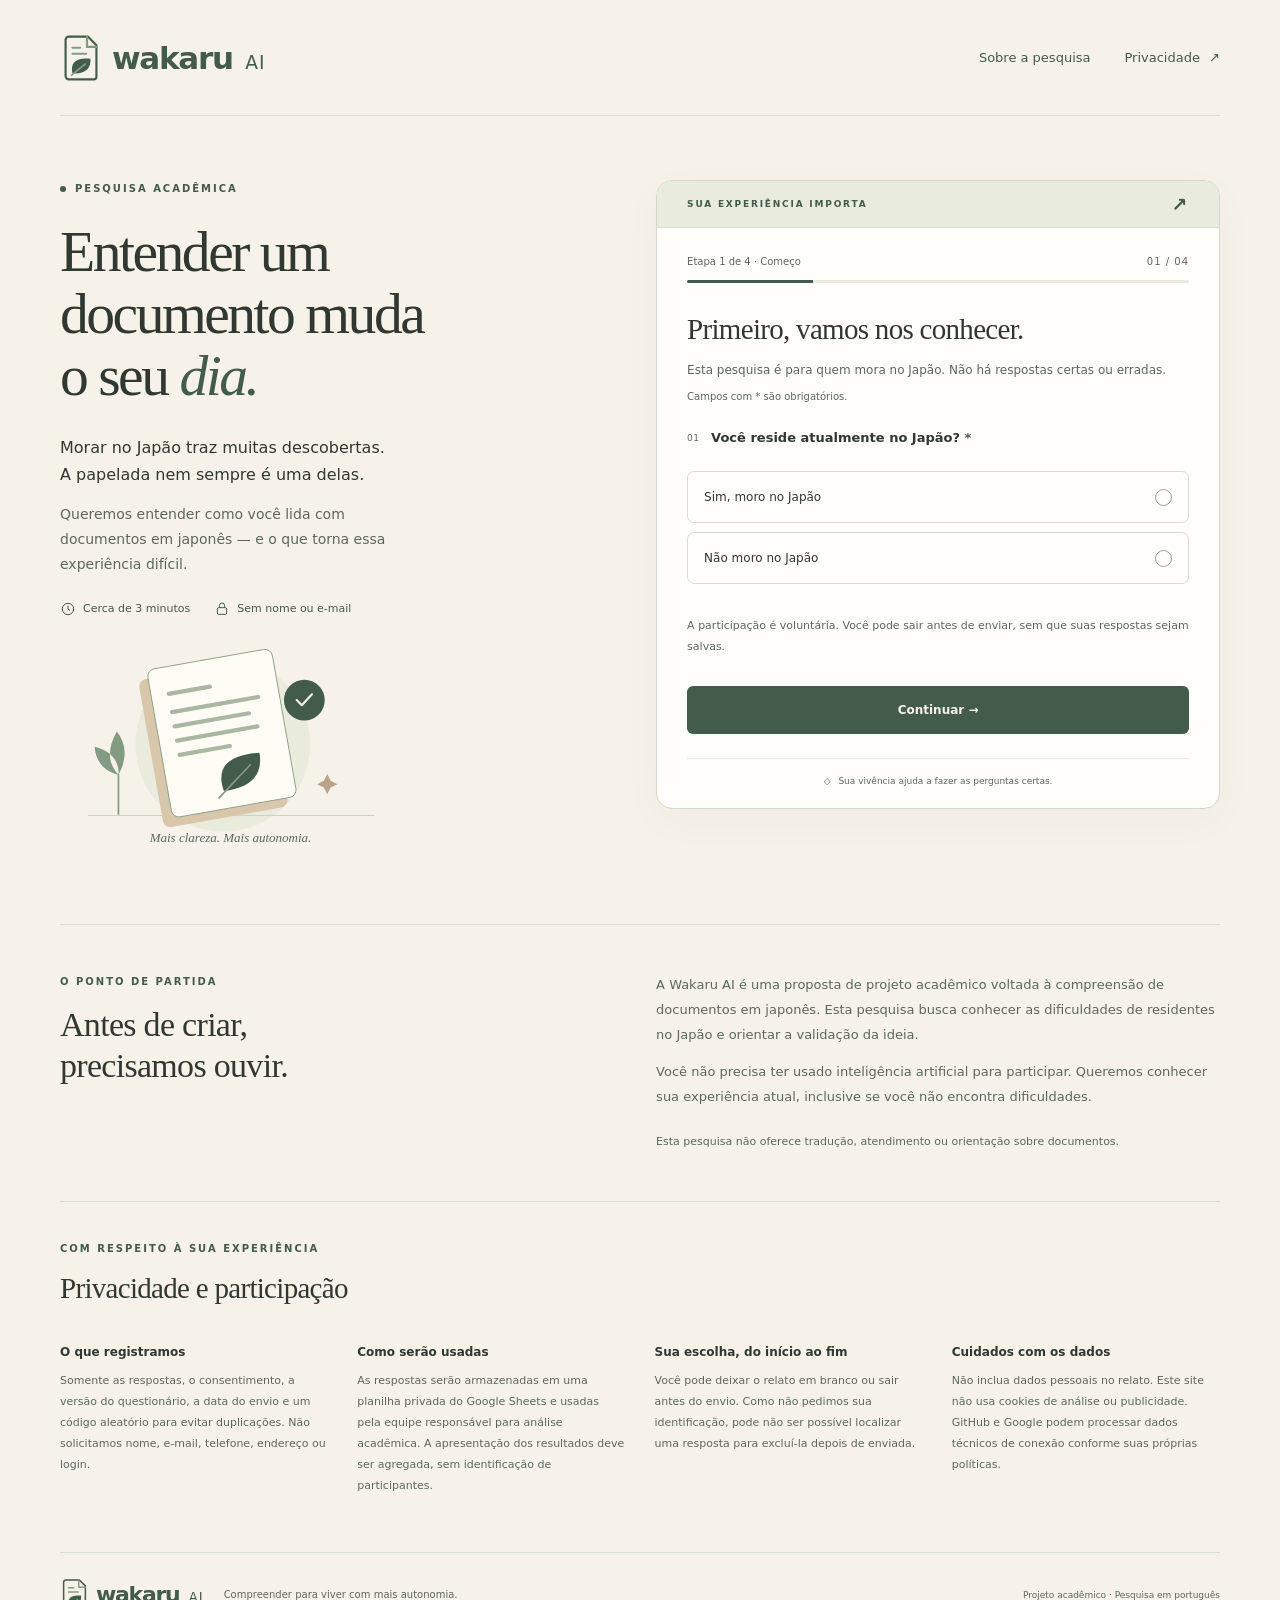
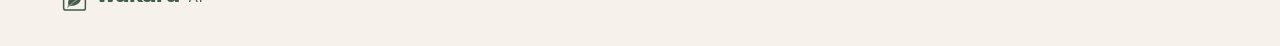
==== index.html @ c3bf6cf1 "Adiciona site da pesquisa Wakaru AI" ====
<!doctype html>
<html lang="pt-BR">
<head>
  <meta charset="utf-8">
  <meta name="viewport" content="width=device-width, initial-scale=1">
  <meta name="theme-color" content="#425B4A">
  <meta name="description" content="Pesquisa acadêmica Wakaru AI sobre a experiência de residentes no Japão ao compreender documentos em japonês.">
  <title>Wakaru AI · Pesquisa acadêmica</title>
  <link rel="icon" href="assets/logo.svg" type="image/svg+xml">
  <link rel="stylesheet" href="styles.css">
  <script src="config.js" defer></script>
  <script src="app.js" defer></script>
</head>
<body>
  <a class="skip-link" href="#pesquisa">Pular para a pesquisa</a>
  <header class="site-header wrap">
    <a class="brand" href="./" aria-label="Wakaru AI — início"><img src="assets/logo.svg" width="42" height="48" alt=""><span>wakaru <span class="brand-ai">AI</span></span></a>
    <nav aria-label="Navegação principal"><a href="#sobre">Sobre a pesquisa</a><a href="#privacidade">Privacidade <span aria-hidden="true">↗</span></a></nav>
  </header>

  <main>
    <div class="survey-layout wrap">
      <section class="intro" aria-labelledby="intro-title">
        <p class="eyebrow"><span class="dot" aria-hidden="true"></span> PESQUISA ACADÊMICA</p>
        <h1 id="intro-title">Entender um <br>documento muda <br>o seu <em>dia.</em></h1>
        <p class="intro-copy">Morar no Japão traz muitas descobertas.<br class="desktop-break"> A papelada nem sempre é uma delas.</p>
        <p class="intro-description">Queremos entender como você lida com documentos em japonês — e o que torna essa experiência difícil.</p>
        <div class="facts"><span><svg viewBox="0 0 24 24" aria-hidden="true"><circle cx="12" cy="12" r="8.5"/><path d="M12 7v5l3 2"/></svg>Cerca de 3 minutos</span><span><svg viewBox="0 0 24 24" aria-hidden="true"><rect x="5" y="10" width="14" height="10" rx="2"/><path d="M8 10V7a4 4 0 0 1 8 0v3"/></svg>Sem nome ou e-mail</span></div>
        <div class="illustration" aria-hidden="true">
          <svg viewBox="0 0 430 240" fill="none">
            <circle cx="206" cy="124" r="103" fill="#E9EBDD"/>
            <path d="M47 208H385" stroke="#C4CEBC"/>
            <g transform="rotate(-10 208 120)"><rect x="120" y="32" width="149" height="177" rx="9" fill="#D9C7AC"/><rect x="132" y="22" width="149" height="177" rx="9" fill="#FFFCF5" stroke="#849B83"/>
            <path d="M153 54h49m-49 22h103m-103 17h89m-89 17h96m-96 17h60" stroke="#AAB7A2" stroke-width="5" stroke-linecap="round"/><path d="M246 141c-37-4-54 8-49 37 31 2 49-10 49-37Z" fill="#425B4A"/><path d="m190 185 43-32" stroke="#849B83" stroke-width="2" stroke-linecap="round"/></g>
            <circle cx="302" cy="72" r="24" fill="#425B4A"/><path d="m293 72 6 6 12-13" stroke="#F6F2E9" stroke-width="2.5" stroke-linecap="round" stroke-linejoin="round"/>
            <path d="M83 160c10-18 10-36-2-51-11 20-11 37 2 51Zm0 0c-17-4-27-16-28-33 19 5 29 16 28 33Z" fill="#849B83"/><path d="M83 159v48" stroke="#849B83" stroke-width="2"/>
            <path d="m325 167 4-8 4 8 8 4-8 4-4 8-4-8-8-4Z" fill="#B8A589"/>
          </svg>
          <span>Mais clareza. Mais autonomia.</span>
        </div>
      </section>

      <section id="pesquisa" class="survey-card" aria-labelledby="survey-title">
        <div class="card-top"><span>SUA EXPERIÊNCIA IMPORTA</span><span aria-hidden="true">↗</span></div>
        <div class="card-body">
          <div id="form-content">
            <div class="step-meta"><p id="step-label">Etapa 1 de 4 · Começo</p><span id="step-count" aria-hidden="true">01 / 04</span></div>
            <div class="progress-track" role="progressbar" aria-label="Progresso da pesquisa" aria-valuemin="0" aria-valuemax="4" aria-valuenow="1" aria-valuetext="Etapa 1 de 4"><span id="progress-fill"></span></div>
            <h2 id="survey-title" tabindex="-1">Primeiro, vamos nos conhecer.</h2>
            <p id="step-description" class="step-description">Esta pesquisa é para quem mora no Japão. Não há respostas certas ou erradas.</p>
            <p class="required-note">Campos com <span aria-hidden="true">*</span> são obrigatórios.</p>
            <noscript><p class="notice">Ative o JavaScript para responder à pesquisa. Nenhuma resposta foi enviada.</p></noscript>
            <form id="survey-form" novalidate>
              <div class="step" data-step="0">
                <fieldset><legend><span class="question-number">01</span> Você reside atualmente no Japão? <span class="required">*</span></legend>
                  <label class="choice"><input type="radio" name="residencia" value="sim" required><span>Sim, moro no Japão</span><span class="radio-art" aria-hidden="true"></span></label>
                  <label class="choice"><input type="radio" name="residencia" value="nao" required><span>Não moro no Japão</span><span class="radio-art" aria-hidden="true"></span></label>
                  <p class="field-error" id="error-residencia" hidden></p>
                </fieldset>
                <p class="small-note">A participação é voluntária. Você pode sair antes de enviar, sem que suas respostas sejam salvas.</p>
              </div>
              <div class="step" data-step="1" hidden>
                <fieldset><legend><span class="question-number">02</span> Como você descreve seu nível de japonês? <span class="required">*</span></legend>
                  <div id="japones-options"></div><p class="field-error" id="error-japones" hidden></p>
                </fieldset>
                <fieldset><legend><span class="question-number">03</span> Como você costuma compreender documentos em japonês? <span class="required">*</span></legend><p class="field-hint" id="ajuda-hint">Pode selecionar mais de uma opção.</p>
                  <div id="compreensao-options"></div><p class="field-error" id="error-compreensao" hidden></p>
                </fieldset>
              </div>
              <div class="step" data-step="2" hidden>
                <fieldset><legend><span class="question-number">04</span> Nos últimos 6 meses, com que frequência você teve dificuldade para compreender documentos em japonês? <span class="required">*</span></legend>
                  <div id="frequencia-options"></div><p class="field-error" id="error-frequencia" hidden></p>
                </fieldset>
                <fieldset><legend><span class="question-number">05</span> Qual foi a principal consequência dessa dificuldade? <span class="required">*</span></legend><p class="field-hint">Escolha a que mais representa sua experiência nos últimos 6 meses.</p>
                  <div id="consequencia-options"></div><p class="field-error" id="error-consequencia" hidden></p>
                </fieldset>
              </div>
              <div class="step" data-step="3" hidden>
                <fieldset><legend><span class="question-number">06</span> Quer contar uma situação que viveu? <span class="optional">Opcional</span></legend>
                  <label class="sr-only" for="relato">Seu relato, sem dados pessoais</label><p id="relato-hint" class="field-hint">Conte apenas sobre a dificuldade. Não inclua nomes, contatos, endereço, números de documentos ou informações que identifiquem você ou outra pessoa.</p>
                  <textarea id="relato" name="relato" rows="5" maxlength="1200" aria-describedby="relato-hint relato-count" placeholder="Por exemplo: tive dificuldade para entender uma orientação da prefeitura…"></textarea>
                  <p id="relato-count" class="char-count">0 / 1.200 caracteres</p><p id="error-relato" class="field-error" hidden></p>
                </fieldset>
                <details class="review"><summary>Revisar minhas respostas</summary><dl id="review-list"></dl><p>Use “Voltar” para corrigir suas respostas antes do envio.</p></details>
                <div class="consent-box"><label class="consent"><input type="checkbox" id="consentimento" name="consentimento" required><span>Li as informações de <a href="#privacidade">privacidade</a> e concordo voluntariamente com o uso das minhas respostas nesta pesquisa acadêmica. <span class="required">*</span></span></label><p id="error-consentimento" class="field-error" hidden></p></div>
              </div>
              <p id="form-status" class="notice" role="status" aria-live="polite" hidden></p>
              <div class="form-actions"><button id="back-button" class="button button-secondary" type="button" hidden>← Voltar</button><button id="next-button" class="button button-primary" type="submit" disabled>Continuar <span aria-hidden="true">→</span></button></div>
            </form>
            <p class="card-footnote"><span aria-hidden="true">◇</span> Sua vivência ajuda a fazer as perguntas certas.</p>
          </div>
          <div id="ineligible" class="result" hidden><span class="result-icon" aria-hidden="true">↗</span><p class="eyebrow">OBRIGADO PELO INTERESSE</p><h2 tabindex="-1">Esta etapa é para residentes no Japão.</h2><p>Como o estudo se concentra na experiência de quem mora no país, sua participação termina aqui. Nenhuma resposta foi enviada ou salva.</p><button id="correct-residency" class="button button-secondary" type="button">Corrigir minha resposta</button></div>
          <div id="success" class="result" hidden><span class="result-icon" aria-hidden="true">✓</span><p class="eyebrow">PARTICIPAÇÃO CONCLUÍDA</p><h2 tabindex="-1">Sua experiência faz diferença.</h2><p>Suas respostas foram registradas. Obrigado por contribuir para a pesquisa acadêmica Wakaru AI.</p><p class="small-note">Você já pode fechar esta página.</p><a class="text-link" href="#sobre">Conheça o objetivo da pesquisa <span aria-hidden="true">↗</span></a></div>
        </div>
      </section>
    </div>

    <section class="about-section wrap" id="sobre" aria-labelledby="about-title"><div><p class="eyebrow">O PONTO DE PARTIDA</p><h2 id="about-title">Antes de criar, <br>precisamos ouvir.</h2></div><div><p>A Wakaru AI é uma proposta de projeto acadêmico voltada à compreensão de documentos em japonês. Esta pesquisa busca conhecer as dificuldades de residentes no Japão e orientar a validação da ideia.</p><p>Você não precisa ter usado inteligência artificial para participar. Queremos conhecer sua experiência atual, inclusive se você não encontra dificuldades.</p><p class="small-note">Esta pesquisa não oferece tradução, atendimento ou orientação sobre documentos.</p></div></section>

    <section id="privacidade" class="privacy-section wrap" aria-labelledby="privacy-title"><div><p class="eyebrow">COM RESPEITO À SUA EXPERIÊNCIA</p><h2 id="privacy-title">Privacidade e participação</h2></div><div class="privacy-grid"><div><h3>O que registramos</h3><p>Somente as respostas, o consentimento, a versão do questionário, a data do envio e um código aleatório para evitar duplicações. Não solicitamos nome, e-mail, telefone, endereço ou login.</p></div><div><h3>Como serão usadas</h3><p>As respostas serão armazenadas em uma planilha privada do Google Sheets e usadas pela equipe responsável para análise acadêmica. A apresentação dos resultados deve ser agregada, sem identificação de participantes.</p></div><div><h3>Sua escolha, do início ao fim</h3><p>Você pode deixar o relato em branco ou sair antes do envio. Como não pedimos sua identificação, pode não ser possível localizar uma resposta para excluí-la depois de enviada.</p></div><div><h3>Cuidados com os dados</h3><p>Não inclua dados pessoais no relato. Este site não usa cookies de análise ou publicidade. GitHub e Google podem processar dados técnicos de conexão conforme suas próprias políticas.</p></div></div><p id="research-contact" class="research-contact" hidden></p></section>
  </main>
  <footer class="site-footer wrap"><a class="brand" href="./" aria-label="Wakaru AI — início"><img src="assets/logo.svg" width="29" height="34" alt=""><span>wakaru <span class="brand-ai">AI</span></span></a><p>Compreender para viver com mais autonomia.</p><span>Projeto acadêmico · Pesquisa em português</span></footer>
  <iframe name="wakaru-response" id="response-frame" title="Canal técnico de confirmação do envio" hidden></iframe>
</body>
</html>
---- styles.css ----
:root{--moss:#425B4A;--sage:#849B83;--cream:#F6F2E9;--sand:#D9C7AC;--coal:#303831;--muted:#5C685E;--line:#D9DED3;--error:#9C342A;--paper:#FFFEFA;font-family:Inter,ui-sans-serif,system-ui,-apple-system,BlinkMacSystemFont,"Segoe UI",sans-serif;color:var(--coal);background:var(--cream);font-synthesis:none}
*{box-sizing:border-box}html{scroll-behavior:smooth;scroll-padding-top:28px}body{margin:0}a{color:var(--moss);text-underline-offset:4px}button,input,textarea{font:inherit}button,a,input,textarea,summary{-webkit-tap-highlight-color:transparent}button{cursor:pointer}button:disabled{cursor:wait;opacity:.68}a:focus-visible,button:focus-visible,input:focus-visible,textarea:focus-visible,summary:focus-visible,[tabindex="-1"]:focus-visible{outline:3px solid var(--moss);outline-offset:5px}input{accent-color:var(--moss)}[hidden]{display:none!important}.wrap{width:min(1160px,calc(100% - 96px));margin-inline:auto}.site-header{height:116px;display:flex;align-items:center;justify-content:space-between;border-bottom:1px solid var(--line)}.brand{display:inline-flex;align-items:center;gap:10px;text-decoration:none;color:var(--moss);font-size:31px;font-weight:650;letter-spacing:-1.3px}.brand-ai{font-weight:400;font-size:.6em;letter-spacing:1px;margin-left:3px}.site-header nav{display:flex;gap:34px;font-size:13px}.site-header nav a{text-decoration:none}.site-header nav a:hover{text-decoration:underline}.site-header nav span{margin-left:5px}.skip-link{position:fixed;left:16px;top:-100px;z-index:9;background:var(--paper);padding:15px}.skip-link:focus{top:16px}.survey-layout{display:grid;grid-template-columns:1fr 1.08fr;gap:74px;align-items:start;padding:64px 0 78px}.eyebrow{font-size:10px;font-weight:700;letter-spacing:2px;color:var(--moss);margin:0 0 24px;line-height:1.7}.intro .eyebrow{display:flex;align-items:center;gap:9px}.dot{width:6px;height:6px;border-radius:50%;background:var(--moss)}h1,h2,p{margin-top:0}h1{font-family:Georgia,"Times New Roman",serif;font-weight:400;letter-spacing:-2.5px;font-size:clamp(44px,4.5vw,62px);line-height:1.08;margin-bottom:26px}h1 em{font-weight:400;color:var(--moss)}.intro-copy{font-size:16px;line-height:1.7;margin-bottom:14px}.intro-description{font-size:14px;line-height:1.8;color:var(--muted);max-width:365px;margin-bottom:23px}.facts{display:flex;gap:24px;flex-wrap:wrap;font-size:11px;color:var(--moss)}.facts span{display:flex;align-items:center;gap:7px}.facts svg{width:16px;height:16px;fill:none;stroke:currentColor;stroke-width:1.5}.illustration{max-width:365px;margin:22px 0 0 -12px;text-align:center}.illustration svg{width:100%;height:auto;display:block}.illustration>span{font-family:Georgia,serif;font-style:italic;font-size:13px;color:var(--muted);display:block;margin-top:-12px}.survey-card{border:1px solid #D2D9CC;border-radius:16px;background:var(--paper);box-shadow:0 12px 40px #30383108;overflow:hidden}.card-top{display:flex;align-items:center;justify-content:space-between;padding:17px 30px;background:#E8EBDD;border-bottom:1px solid var(--line);color:var(--moss);font-size:9px;font-weight:650;letter-spacing:1.8px}.card-top>span:last-child{font-size:19px;line-height:12px}.card-body{padding:28px 30px 22px}.step-meta{display:flex;justify-content:space-between;font-size:10px;color:var(--muted);margin-bottom:13px}.step-meta p{margin:0}.step-meta>span{font-variant-numeric:tabular-nums;letter-spacing:1px}.progress-track{height:3px;background:#E8EBDD;margin-bottom:29px;border-radius:5px;overflow:hidden}#progress-fill{display:block;width:25%;height:100%;background:var(--moss);transition:width .25s}h2{font-family:Georgia,"Times New Roman",serif;font-weight:400;font-size:29px;line-height:1.2;letter-spacing:-.7px;margin-bottom:13px}.step-description{font-size:12px;line-height:1.8;color:var(--muted);margin-bottom:10px}.required-note{font-size:10px;color:var(--muted);margin-bottom:25px}.required{color:var(--moss)}fieldset{margin:0 0 23px;padding:0;border:0;min-width:0}legend{font-weight:600;font-size:13px;line-height:1.7;margin-bottom:13px;padding:0;width:100%}.question-number{font-size:9px;font-weight:500;letter-spacing:.5px;color:var(--muted);margin-right:7px;vertical-align:1px}.choice{position:relative;display:flex;align-items:center;gap:10px;padding:15px 16px;border:1px solid var(--line);border-radius:7px;margin:9px 0;font-size:12px;line-height:1.5;cursor:pointer;min-height:52px;transition:background .15s,border-color .15s}.choice:hover{border-color:var(--sage);background:#F5F6EF}.choice:has(input:checked){border-color:var(--moss);background:#EEF1E8;box-shadow:inset 0 0 0 .5px var(--moss)}.choice:has(input:focus-visible){outline:3px solid var(--moss);outline-offset:3px}.choice input{position:absolute;opacity:0;width:1px;height:1px}.choice>span:not(.radio-art){flex:1}.radio-art{width:17px;height:17px;flex-shrink:0;border-radius:50%;border:1px solid #9AA793;display:grid;place-items:center}.choice input:checked~.radio-art{border-color:var(--moss);background:var(--moss)}.choice input:checked~.radio-art:after{content:"";width:5px;height:5px;background:var(--paper);border-radius:50%}.choice input[type=checkbox]~.radio-art{border-radius:4px}.choice input[type=checkbox]:checked~.radio-art:after{width:7px;height:4px;border-radius:0;background:transparent;border-left:1.5px solid white;border-bottom:1.5px solid white;transform:translateY(-1px) rotate(-45deg)}.small-note{font-size:11px;line-height:1.9;color:var(--muted);margin:22px 0}.form-actions{display:flex;gap:12px;margin-top:28px}.button{display:inline-flex;justify-content:center;align-items:center;gap:14px;border:1px solid transparent;border-radius:6px;font-size:12px;font-weight:600;min-height:48px;padding:13px 19px;transition:background .15s}.button-primary{background:var(--moss);color:var(--cream);flex:1}.button-primary:hover:not(:disabled){background:#334B3A}.button-primary span{margin-left:auto}.button-secondary{background:transparent;border-color:var(--line);color:var(--moss)}.button-secondary:hover{background:#EEF1E8}.card-footnote{font-size:9px;text-align:center;color:var(--muted);border-top:1px solid #E8EBE2;padding-top:17px;margin:24px 0 0}.card-footnote span{margin-right:5px}.field-hint{font-size:11px;color:var(--muted);line-height:1.8;margin:-3px 0 12px}.optional{font-size:10px;color:var(--muted);font-weight:400;display:inline-block;margin-left:4px}textarea{resize:vertical;width:100%;min-height:130px;padding:13px;border:1px solid #ABB6A5;border-radius:6px;background:var(--paper);font-size:13px;line-height:1.7;color:var(--coal)}textarea::placeholder{color:#657060}.char-count{text-align:right;font-size:10px;color:var(--muted);margin:5px 0 0}.field-error{font-size:12px;color:var(--error);line-height:1.6;margin:10px 0 0}.choice:has([aria-invalid=true]){border-color:var(--error)}.notice{font-size:12px;line-height:1.7;background:#F6EEDC;border-left:3px solid #9B793D;padding:13px 15px;margin:18px 0}.consent-box{margin-top:20px;padding:16px;border-radius:7px;background:#F2F4EB}.consent{display:flex;align-items:flex-start;gap:11px;font-size:11px;line-height:1.85}.consent input{margin:3px 0 0;width:18px;height:18px;flex-shrink:0}.review{border-block:1px solid var(--line);font-size:11px;padding:15px 0;color:var(--muted);line-height:1.8}.review summary{cursor:pointer;color:var(--moss);font-weight:600;min-height:24px}.review dt{font-weight:600;color:var(--coal);margin-top:12px}.review dd{margin-left:0;white-space:pre-wrap;overflow-wrap:anywhere}.review p{margin:12px 0 0}.result{padding:30px 0;min-height:420px}.result-icon{display:grid;place-items:center;width:58px;height:58px;border-radius:50%;background:#E8EBDD;color:var(--moss);font-size:26px;margin-bottom:29px}.result .eyebrow{margin-bottom:16px}.result h2{font-size:35px}.result p:not(.eyebrow){font-size:13px;color:var(--muted);line-height:1.9}.result .button{margin-top:18px}.text-link{font-size:12px}.about-section{display:grid;grid-template-columns:1fr 1.08fr;gap:74px;border-top:1px solid var(--line);padding:48px 0}.about-section h2{font-size:34px}.about-section .eyebrow{margin-bottom:15px}.about-section>div:last-child>p{font-size:13px;color:var(--muted);line-height:1.9}.about-section>div:last-child>p:last-child{font-size:11px;margin-bottom:0}.privacy-section{padding:38px 0 44px;border-top:1px solid var(--line)}.privacy-section .eyebrow{margin-bottom:14px}.privacy-grid{display:grid;grid-template-columns:repeat(4,1fr);gap:29px;margin-top:28px}.privacy-grid h3{font-size:12px;font-weight:600}.privacy-grid p{font-size:11px;line-height:1.9;color:var(--muted)}.research-contact{font-size:12px;margin-top:20px;overflow-wrap:anywhere}.site-footer{display:flex;gap:20px;align-items:center;border-top:1px solid var(--line);padding:25px 0 34px}.site-footer .brand{font-size:22px;gap:7px}.site-footer p{font-size:10px;color:var(--muted);margin:0}.site-footer>span{margin-left:auto;font-size:9px;color:var(--muted)}.sr-only{position:absolute;width:1px;height:1px;padding:0;margin:-1px;overflow:hidden;clip:rect(0,0,0,0);white-space:nowrap;border:0}
@media(min-width:1440px){.survey-layout{gap:110px;padding-top:75px}}@media(max-width:1000px){.wrap{width:calc(100% - 64px)}.survey-layout,.about-section{gap:34px;grid-template-columns:1fr 1.1fr}h1{font-size:46px}.facts{gap:12px}.card-body{padding:25px 23px}.privacy-grid{grid-template-columns:repeat(2,1fr)}.intro-copy{font-size:14px}.desktop-break{display:none}.brand{font-size:27px}}@media(max-width:720px){.wrap{width:calc(100% - 40px)}.site-header{height:86px}.brand{font-size:26px;gap:7px}.brand img{width:32px;height:39px}.site-header nav{font-size:11px;gap:18px}.site-header nav a:first-child{display:none}.survey-layout{grid-template-columns:1fr;padding:35px 0 40px;gap:28px}.intro .eyebrow{font-size:9px;margin-bottom:18px}h1{font-size:46px;letter-spacing:-1.9px;line-height:1.06;margin-bottom:19px}h1 br{display:none}h1{max-width:360px}.intro-copy{font-size:14px;line-height:1.65;margin-bottom:10px}.intro-description{font-size:12px;line-height:1.8;max-width:100%;margin-bottom:17px}.facts{font-size:10px;gap:20px}.illustration{display:none}.card-top{padding:15px 23px;font-size:8px}.card-body{padding:24px 22px}.survey-card{border-radius:12px}h2{font-size:27px}.step-description{font-size:12px}.step-meta{font-size:9px}.choice{font-size:13px;padding:15px;min-height:53px}legend{font-size:13px}.button{font-size:12px}.card-footnote{font-size:9px}.about-section{grid-template-columns:1fr;gap:9px;padding:34px 0}.about-section h2{font-size:30px}.about-section h2 br{display:none}.about-section>div:last-child>p{font-size:12px}.privacy-section{padding:30px 0}.privacy-section h2{font-size:28px}.privacy-grid{gap:16px 22px;margin-top:23px}.privacy-grid p{font-size:11px}.site-footer{flex-wrap:wrap;gap:12px;padding:23px 0}.site-footer>span{width:100%;margin-left:0}.site-footer p{margin-left:auto;font-size:9px;max-width:155px;text-align:right}.result{min-height:340px}.result h2{font-size:31px}}
@media(max-width:360px){.wrap{width:calc(100% - 28px)}.card-body{padding:22px 17px}h1{font-size:41px}.facts{gap:12px}.privacy-grid{grid-template-columns:1fr}.form-actions{gap:8px}.button{padding-inline:12px}}
@media(prefers-reduced-motion:reduce){html{scroll-behavior:auto}*,*:before,*:after{transition:none!important}}
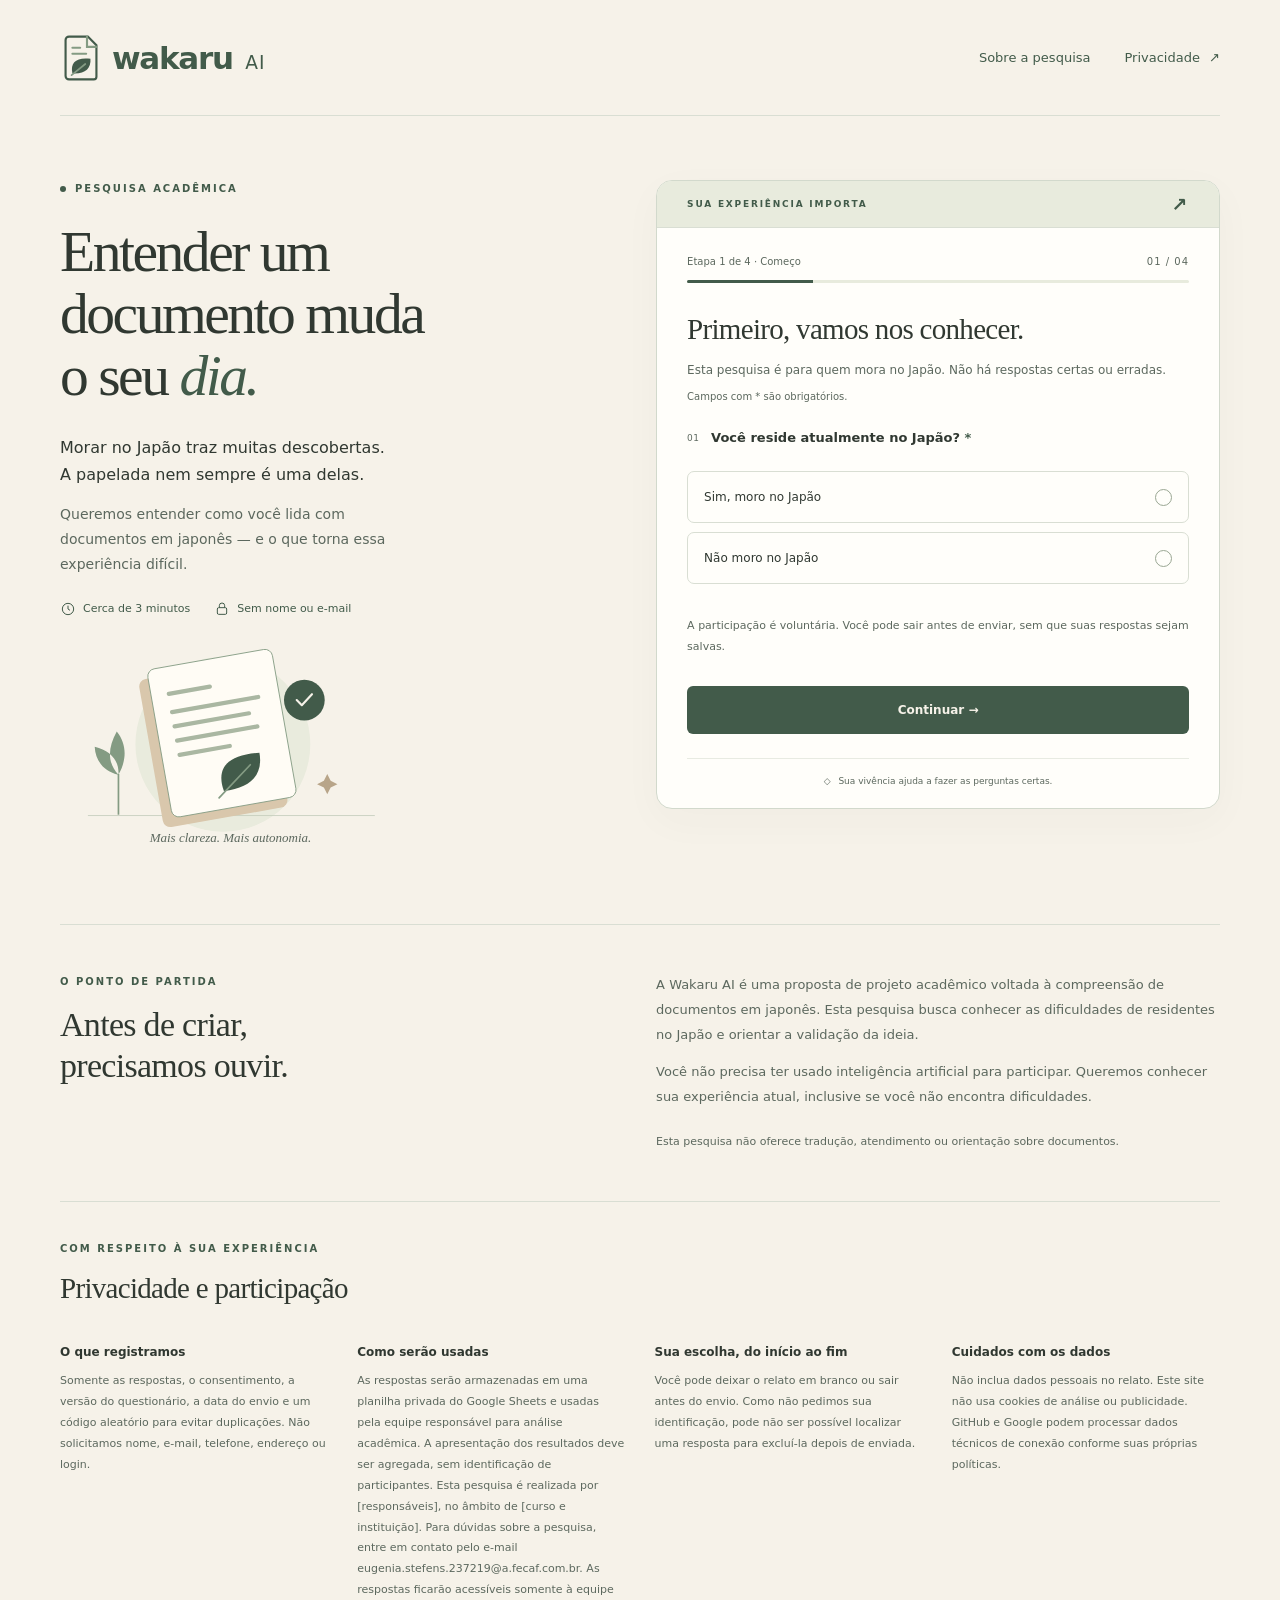
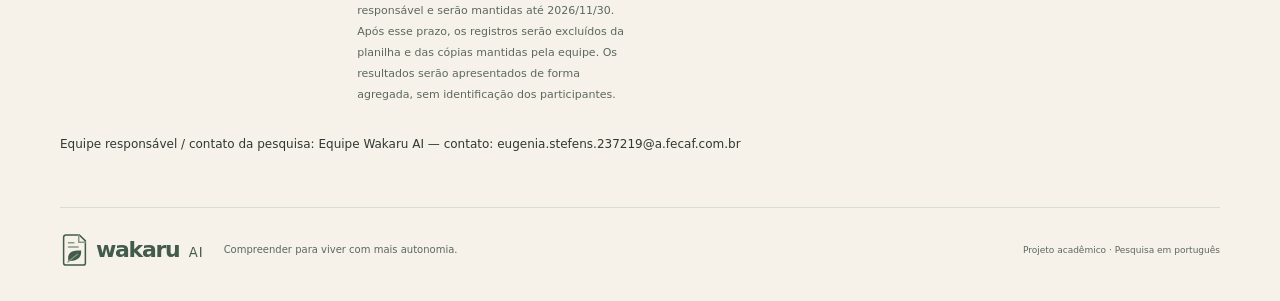
==== commit 96e4a8f2: "Completa informações de privacidade" ====
--- a/index.html
+++ b/index.html
@@ -97,7 +97,7 @@
 
     <section class="about-section wrap" id="sobre" aria-labelledby="about-title"><div><p class="eyebrow">O PONTO DE PARTIDA</p><h2 id="about-title">Antes de criar, <br>precisamos ouvir.</h2></div><div><p>A Wakaru AI é uma proposta de projeto acadêmico voltada à compreensão de documentos em japonês. Esta pesquisa busca conhecer as dificuldades de residentes no Japão e orientar a validação da ideia.</p><p>Você não precisa ter usado inteligência artificial para participar. Queremos conhecer sua experiência atual, inclusive se você não encontra dificuldades.</p><p class="small-note">Esta pesquisa não oferece tradução, atendimento ou orientação sobre documentos.</p></div></section>
 
-    <section id="privacidade" class="privacy-section wrap" aria-labelledby="privacy-title"><div><p class="eyebrow">COM RESPEITO À SUA EXPERIÊNCIA</p><h2 id="privacy-title">Privacidade e participação</h2></div><div class="privacy-grid"><div><h3>O que registramos</h3><p>Somente as respostas, o consentimento, a versão do questionário, a data do envio e um código aleatório para evitar duplicações. Não solicitamos nome, e-mail, telefone, endereço ou login.</p></div><div><h3>Como serão usadas</h3><p>As respostas serão armazenadas em uma planilha privada do Google Sheets e usadas pela equipe responsável para análise acadêmica. A apresentação dos resultados deve ser agregada, sem identificação de participantes.</p></div><div><h3>Sua escolha, do início ao fim</h3><p>Você pode deixar o relato em branco ou sair antes do envio. Como não pedimos sua identificação, pode não ser possível localizar uma resposta para excluí-la depois de enviada.</p></div><div><h3>Cuidados com os dados</h3><p>Não inclua dados pessoais no relato. Este site não usa cookies de análise ou publicidade. GitHub e Google podem processar dados técnicos de conexão conforme suas próprias políticas.</p></div></div><p id="research-contact" class="research-contact" hidden></p></section>
+    <section id="privacidade" class="privacy-section wrap" aria-labelledby="privacy-title"><div><p class="eyebrow">COM RESPEITO À SUA EXPERIÊNCIA</p><h2 id="privacy-title">Privacidade e participação</h2></div><div class="privacy-grid"><div><h3>O que registramos</h3><p>Somente as respostas, o consentimento, a versão do questionário, a data do envio e um código aleatório para evitar duplicações. Não solicitamos nome, e-mail, telefone, endereço ou login.</p></div><div><h3>Como serão usadas</h3><p>As respostas serão armazenadas em uma planilha privada do Google Sheets e usadas pela equipe responsável para análise acadêmica. A apresentação dos resultados deve ser agregada, sem identificação de participantes. Esta pesquisa é realizada por [responsáveis], no âmbito de [curso e instituição]. Para dúvidas sobre a pesquisa, entre em contato pelo e-mail eugenia.stefens.237219@a.fecaf.com.br. As respostas ficarão acessíveis somente à equipe responsável e serão mantidas até 2026/11/30. Após esse prazo, os registros serão excluídos da planilha e das cópias mantidas pela equipe. Os resultados serão apresentados de forma agregada, sem identificação dos participantes.</p></div><div><h3>Sua escolha, do início ao fim</h3><p>Você pode deixar o relato em branco ou sair antes do envio. Como não pedimos sua identificação, pode não ser possível localizar uma resposta para excluí-la depois de enviada.</p></div><div><h3>Cuidados com os dados</h3><p>Não inclua dados pessoais no relato. Este site não usa cookies de análise ou publicidade. GitHub e Google podem processar dados técnicos de conexão conforme suas próprias políticas.</p></div></div><p id="research-contact" class="research-contact" hidden></p></section>
   </main>
   <footer class="site-footer wrap"><a class="brand" href="./" aria-label="Wakaru AI — início"><img src="assets/logo.svg" width="29" height="34" alt=""><span>wakaru <span class="brand-ai">AI</span></span></a><p>Compreender para viver com mais autonomia.</p><span>Projeto acadêmico · Pesquisa em português</span></footer>
   <iframe name="wakaru-response" id="response-frame" title="Canal técnico de confirmação do envio" hidden></iframe>
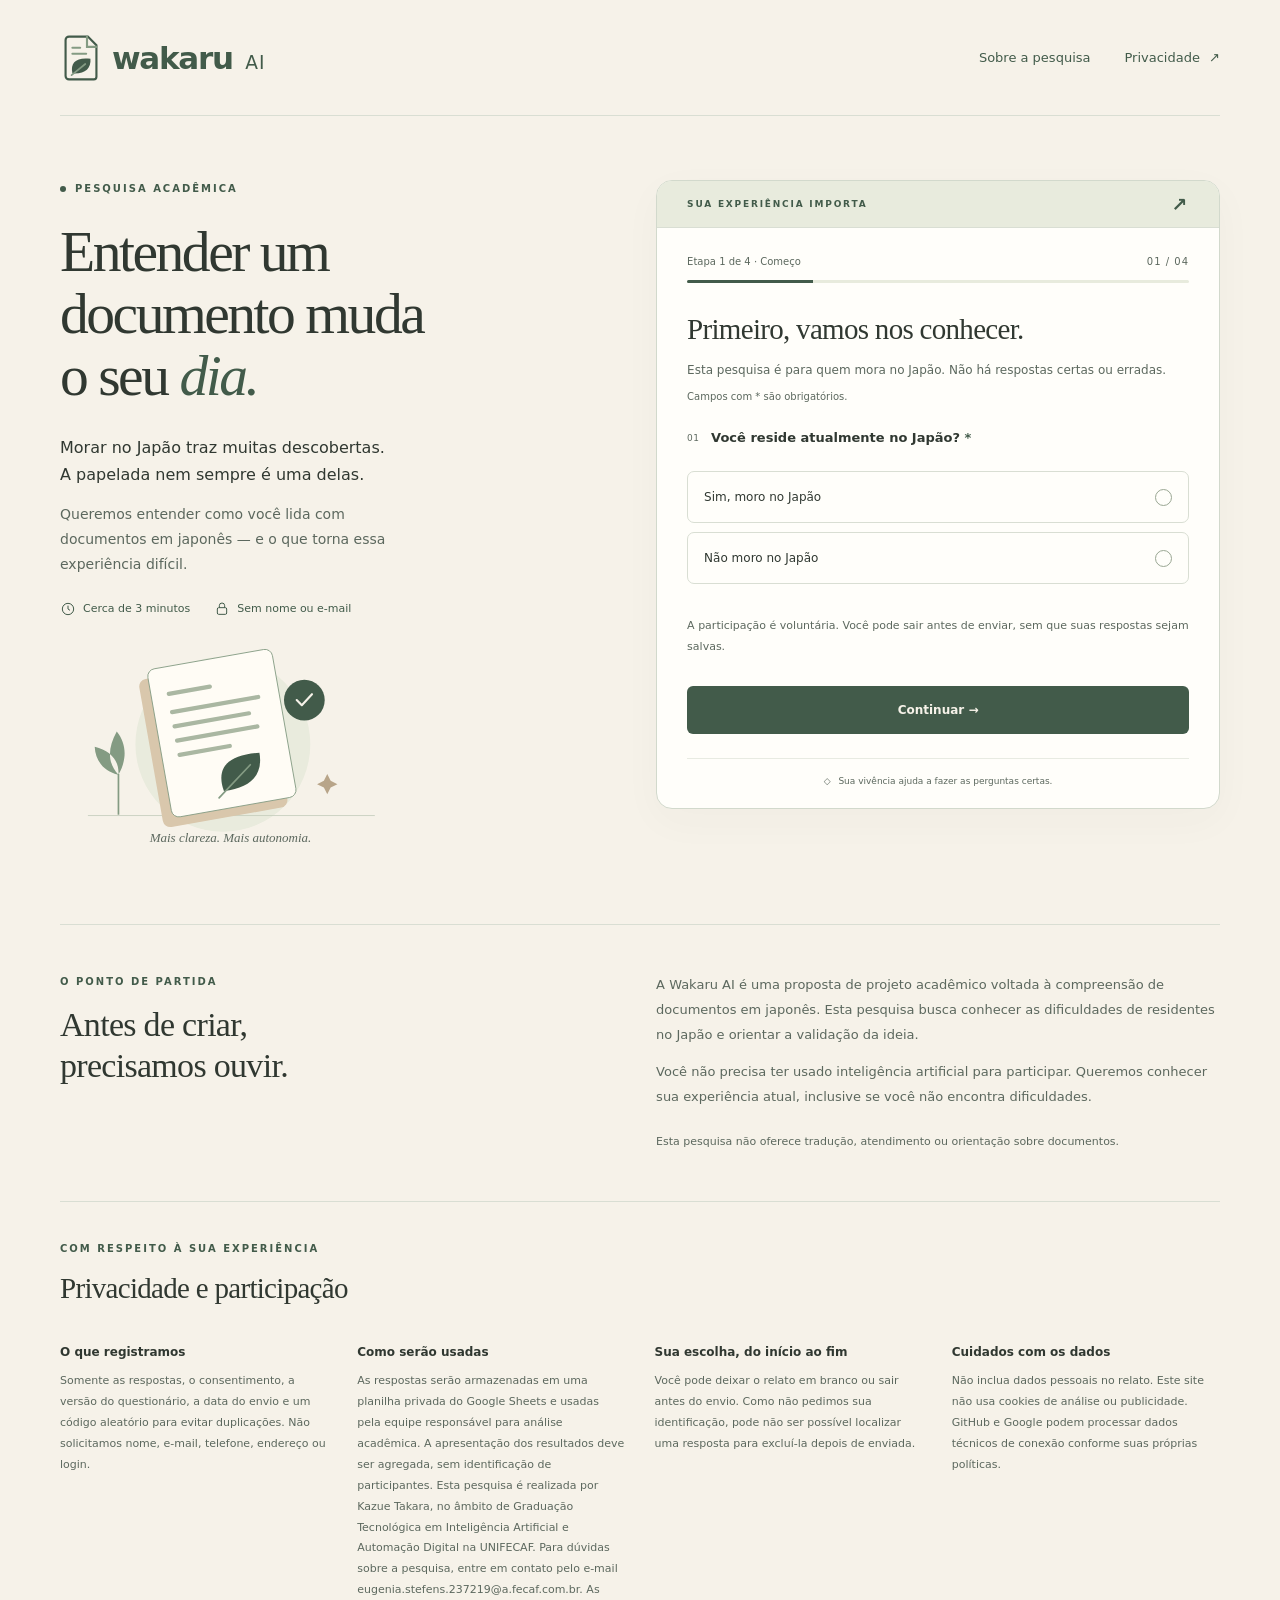
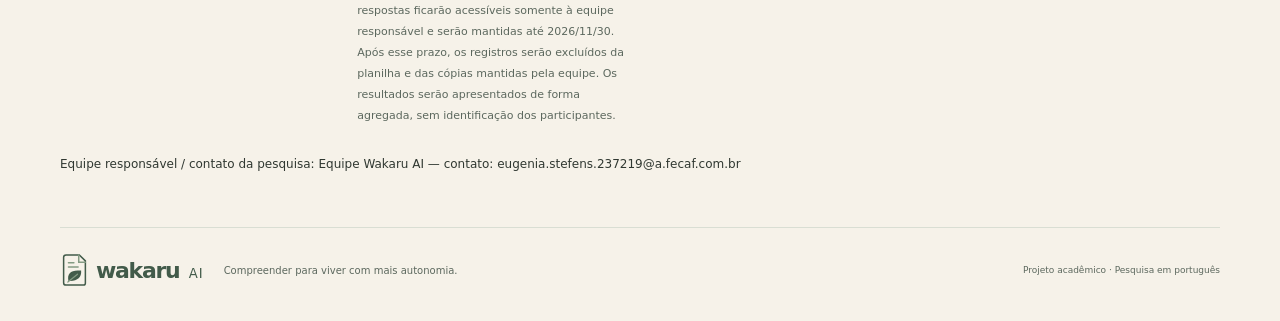
==== commit f37f433c: "Completa informações de privacidade" ====
--- a/index.html
+++ b/index.html
@@ -97,7 +97,7 @@
 
     <section class="about-section wrap" id="sobre" aria-labelledby="about-title"><div><p class="eyebrow">O PONTO DE PARTIDA</p><h2 id="about-title">Antes de criar, <br>precisamos ouvir.</h2></div><div><p>A Wakaru AI é uma proposta de projeto acadêmico voltada à compreensão de documentos em japonês. Esta pesquisa busca conhecer as dificuldades de residentes no Japão e orientar a validação da ideia.</p><p>Você não precisa ter usado inteligência artificial para participar. Queremos conhecer sua experiência atual, inclusive se você não encontra dificuldades.</p><p class="small-note">Esta pesquisa não oferece tradução, atendimento ou orientação sobre documentos.</p></div></section>
 
-    <section id="privacidade" class="privacy-section wrap" aria-labelledby="privacy-title"><div><p class="eyebrow">COM RESPEITO À SUA EXPERIÊNCIA</p><h2 id="privacy-title">Privacidade e participação</h2></div><div class="privacy-grid"><div><h3>O que registramos</h3><p>Somente as respostas, o consentimento, a versão do questionário, a data do envio e um código aleatório para evitar duplicações. Não solicitamos nome, e-mail, telefone, endereço ou login.</p></div><div><h3>Como serão usadas</h3><p>As respostas serão armazenadas em uma planilha privada do Google Sheets e usadas pela equipe responsável para análise acadêmica. A apresentação dos resultados deve ser agregada, sem identificação de participantes. Esta pesquisa é realizada por [responsáveis], no âmbito de [curso e instituição]. Para dúvidas sobre a pesquisa, entre em contato pelo e-mail eugenia.stefens.237219@a.fecaf.com.br. As respostas ficarão acessíveis somente à equipe responsável e serão mantidas até 2026/11/30. Após esse prazo, os registros serão excluídos da planilha e das cópias mantidas pela equipe. Os resultados serão apresentados de forma agregada, sem identificação dos participantes.</p></div><div><h3>Sua escolha, do início ao fim</h3><p>Você pode deixar o relato em branco ou sair antes do envio. Como não pedimos sua identificação, pode não ser possível localizar uma resposta para excluí-la depois de enviada.</p></div><div><h3>Cuidados com os dados</h3><p>Não inclua dados pessoais no relato. Este site não usa cookies de análise ou publicidade. GitHub e Google podem processar dados técnicos de conexão conforme suas próprias políticas.</p></div></div><p id="research-contact" class="research-contact" hidden></p></section>
+    <section id="privacidade" class="privacy-section wrap" aria-labelledby="privacy-title"><div><p class="eyebrow">COM RESPEITO À SUA EXPERIÊNCIA</p><h2 id="privacy-title">Privacidade e participação</h2></div><div class="privacy-grid"><div><h3>O que registramos</h3><p>Somente as respostas, o consentimento, a versão do questionário, a data do envio e um código aleatório para evitar duplicações. Não solicitamos nome, e-mail, telefone, endereço ou login.</p></div><div><h3>Como serão usadas</h3><p>As respostas serão armazenadas em uma planilha privada do Google Sheets e usadas pela equipe responsável para análise acadêmica. A apresentação dos resultados deve ser agregada, sem identificação de participantes. Esta pesquisa é realizada por Kazue Takara, no âmbito de Graduação Tecnológica em Inteligência Artificial e Automação Digital na UNIFECAF. Para dúvidas sobre a pesquisa, entre em contato pelo e-mail eugenia.stefens.237219@a.fecaf.com.br. As respostas ficarão acessíveis somente à equipe responsável e serão mantidas até 2026/11/30. Após esse prazo, os registros serão excluídos da planilha e das cópias mantidas pela equipe. Os resultados serão apresentados de forma agregada, sem identificação dos participantes.</p></div><div><h3>Sua escolha, do início ao fim</h3><p>Você pode deixar o relato em branco ou sair antes do envio. Como não pedimos sua identificação, pode não ser possível localizar uma resposta para excluí-la depois de enviada.</p></div><div><h3>Cuidados com os dados</h3><p>Não inclua dados pessoais no relato. Este site não usa cookies de análise ou publicidade. GitHub e Google podem processar dados técnicos de conexão conforme suas próprias políticas.</p></div></div><p id="research-contact" class="research-contact" hidden></p></section>
   </main>
   <footer class="site-footer wrap"><a class="brand" href="./" aria-label="Wakaru AI — início"><img src="assets/logo.svg" width="29" height="34" alt=""><span>wakaru <span class="brand-ai">AI</span></span></a><p>Compreender para viver com mais autonomia.</p><span>Projeto acadêmico · Pesquisa em português</span></footer>
   <iframe name="wakaru-response" id="response-frame" title="Canal técnico de confirmação do envio" hidden></iframe>
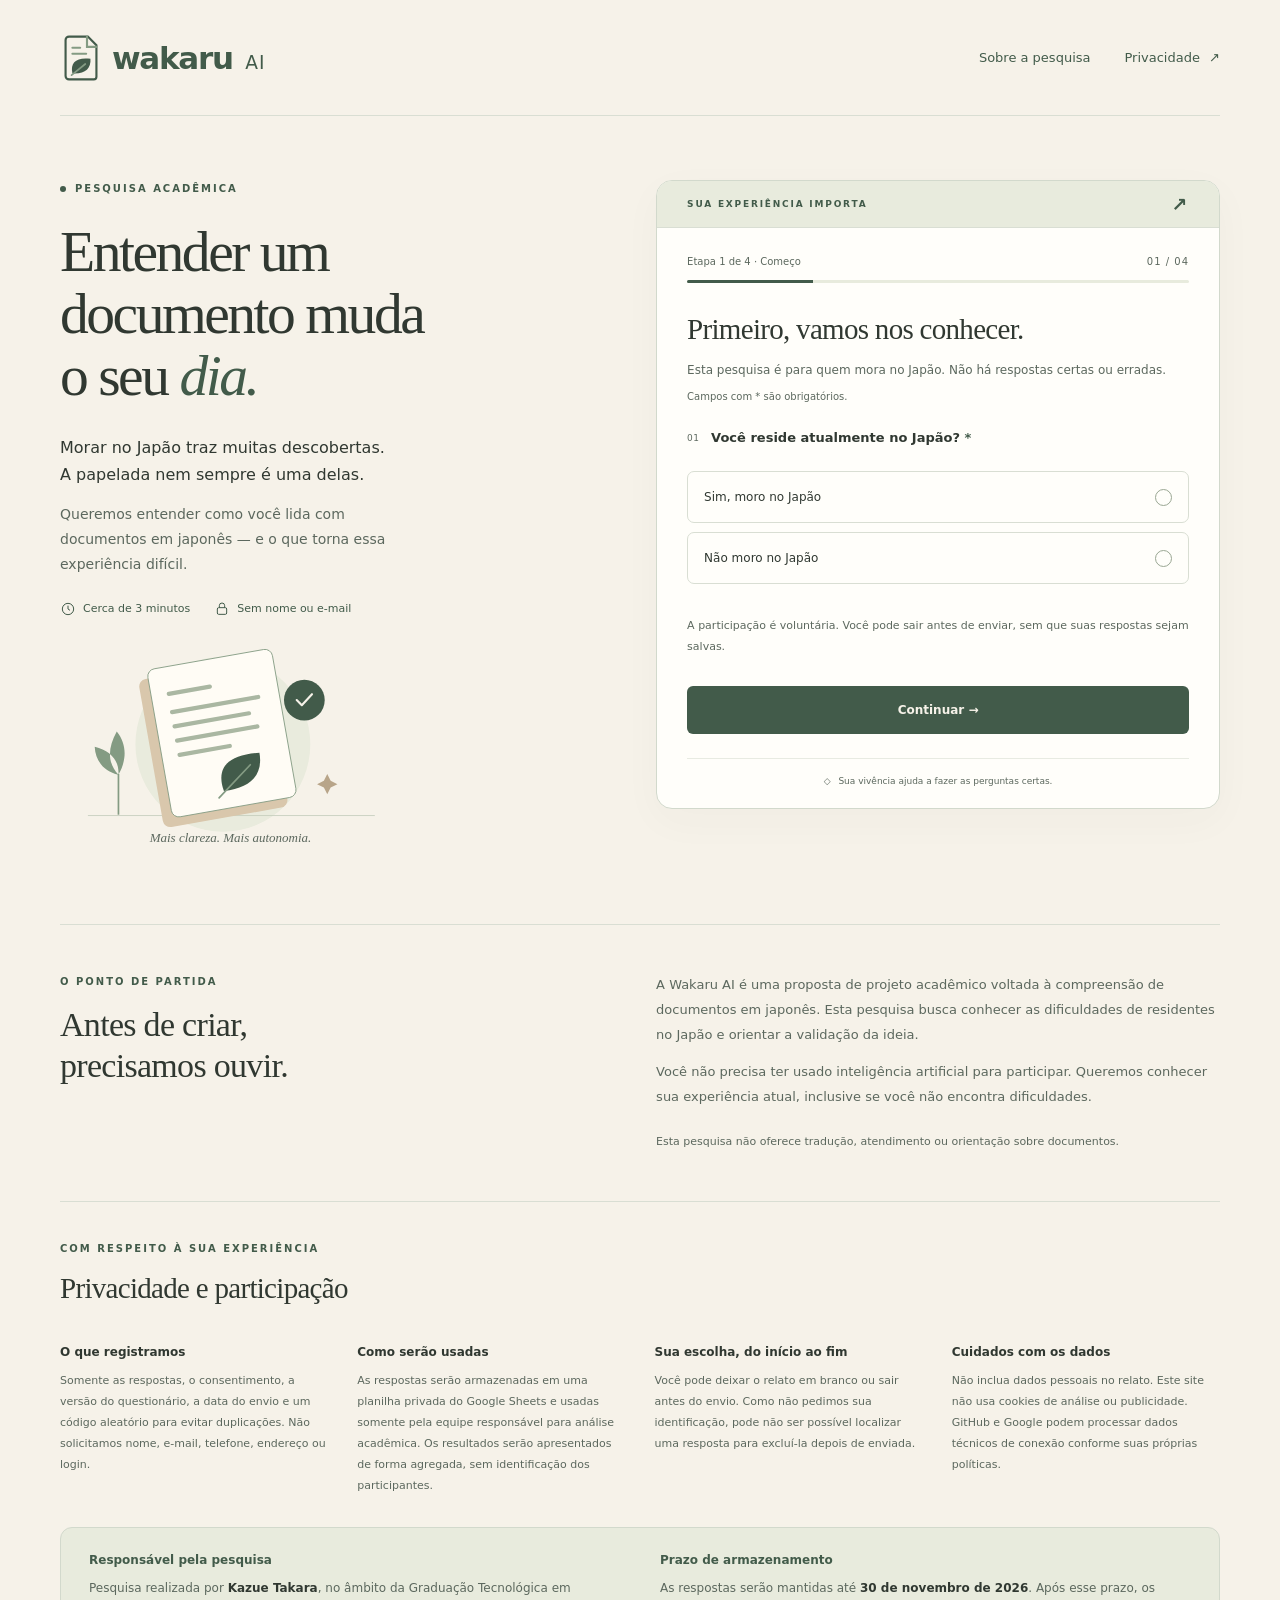
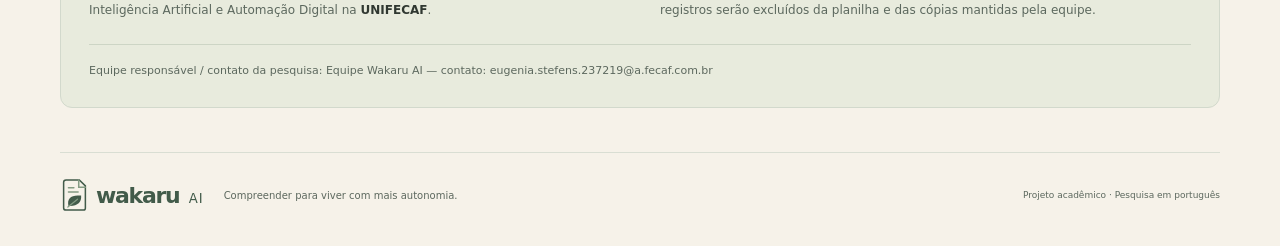
==== commit 0b4b5f6c: "Ajusta layout da privacidade" ====
--- a/index.html
+++ b/index.html
@@ -97,7 +97,29 @@
 
     <section class="about-section wrap" id="sobre" aria-labelledby="about-title"><div><p class="eyebrow">O PONTO DE PARTIDA</p><h2 id="about-title">Antes de criar, <br>precisamos ouvir.</h2></div><div><p>A Wakaru AI é uma proposta de projeto acadêmico voltada à compreensão de documentos em japonês. Esta pesquisa busca conhecer as dificuldades de residentes no Japão e orientar a validação da ideia.</p><p>Você não precisa ter usado inteligência artificial para participar. Queremos conhecer sua experiência atual, inclusive se você não encontra dificuldades.</p><p class="small-note">Esta pesquisa não oferece tradução, atendimento ou orientação sobre documentos.</p></div></section>
 
-    <section id="privacidade" class="privacy-section wrap" aria-labelledby="privacy-title"><div><p class="eyebrow">COM RESPEITO À SUA EXPERIÊNCIA</p><h2 id="privacy-title">Privacidade e participação</h2></div><div class="privacy-grid"><div><h3>O que registramos</h3><p>Somente as respostas, o consentimento, a versão do questionário, a data do envio e um código aleatório para evitar duplicações. Não solicitamos nome, e-mail, telefone, endereço ou login.</p></div><div><h3>Como serão usadas</h3><p>As respostas serão armazenadas em uma planilha privada do Google Sheets e usadas pela equipe responsável para análise acadêmica. A apresentação dos resultados deve ser agregada, sem identificação de participantes. Esta pesquisa é realizada por Kazue Takara, no âmbito de Graduação Tecnológica em Inteligência Artificial e Automação Digital na UNIFECAF. Para dúvidas sobre a pesquisa, entre em contato pelo e-mail eugenia.stefens.237219@a.fecaf.com.br. As respostas ficarão acessíveis somente à equipe responsável e serão mantidas até 2026/11/30. Após esse prazo, os registros serão excluídos da planilha e das cópias mantidas pela equipe. Os resultados serão apresentados de forma agregada, sem identificação dos participantes.</p></div><div><h3>Sua escolha, do início ao fim</h3><p>Você pode deixar o relato em branco ou sair antes do envio. Como não pedimos sua identificação, pode não ser possível localizar uma resposta para excluí-la depois de enviada.</p></div><div><h3>Cuidados com os dados</h3><p>Não inclua dados pessoais no relato. Este site não usa cookies de análise ou publicidade. GitHub e Google podem processar dados técnicos de conexão conforme suas próprias políticas.</p></div></div><p id="research-contact" class="research-contact" hidden></p></section>
+    <section id="privacidade" class="privacy-section wrap" aria-labelledby="privacy-title">
+      <div>
+        <p class="eyebrow">COM RESPEITO À SUA EXPERIÊNCIA</p>
+        <h2 id="privacy-title">Privacidade e participação</h2>
+      </div>
+      <div class="privacy-grid">
+        <div><h3>O que registramos</h3><p>Somente as respostas, o consentimento, a versão do questionário, a data do envio e um código aleatório para evitar duplicações. Não solicitamos nome, e-mail, telefone, endereço ou login.</p></div>
+        <div><h3>Como serão usadas</h3><p>As respostas serão armazenadas em uma planilha privada do Google Sheets e usadas somente pela equipe responsável para análise acadêmica. Os resultados serão apresentados de forma agregada, sem identificação dos participantes.</p></div>
+        <div><h3>Sua escolha, do início ao fim</h3><p>Você pode deixar o relato em branco ou sair antes do envio. Como não pedimos sua identificação, pode não ser possível localizar uma resposta para excluí-la depois de enviada.</p></div>
+        <div><h3>Cuidados com os dados</h3><p>Não inclua dados pessoais no relato. Este site não usa cookies de análise ou publicidade. GitHub e Google podem processar dados técnicos de conexão conforme suas próprias políticas.</p></div>
+      </div>
+      <div class="privacy-study" aria-label="Responsabilidade pela pesquisa e armazenamento">
+        <div>
+          <h3>Responsável pela pesquisa</h3>
+          <p>Pesquisa realizada por <strong>Kazue Takara</strong>, no âmbito da Graduação Tecnológica em Inteligência Artificial e Automação Digital na <strong>UNIFECAF</strong>.</p>
+        </div>
+        <div>
+          <h3>Prazo de armazenamento</h3>
+          <p>As respostas serão mantidas até <time datetime="2026-11-30">30 de novembro de 2026</time>. Após esse prazo, os registros serão excluídos da planilha e das cópias mantidas pela equipe.</p>
+        </div>
+        <p id="research-contact" class="research-contact" hidden></p>
+      </div>
+    </section>
   </main>
   <footer class="site-footer wrap"><a class="brand" href="./" aria-label="Wakaru AI — início"><img src="assets/logo.svg" width="29" height="34" alt=""><span>wakaru <span class="brand-ai">AI</span></span></a><p>Compreender para viver com mais autonomia.</p><span>Projeto acadêmico · Pesquisa em português</span></footer>
   <iframe name="wakaru-response" id="response-frame" title="Canal técnico de confirmação do envio" hidden></iframe>
--- a/styles.css
+++ b/styles.css
@@ -3,3 +3,14 @@
 @media(min-width:1440px){.survey-layout{gap:110px;padding-top:75px}}@media(max-width:1000px){.wrap{width:calc(100% - 64px)}.survey-layout,.about-section{gap:34px;grid-template-columns:1fr 1.1fr}h1{font-size:46px}.facts{gap:12px}.card-body{padding:25px 23px}.privacy-grid{grid-template-columns:repeat(2,1fr)}.intro-copy{font-size:14px}.desktop-break{display:none}.brand{font-size:27px}}@media(max-width:720px){.wrap{width:calc(100% - 40px)}.site-header{height:86px}.brand{font-size:26px;gap:7px}.brand img{width:32px;height:39px}.site-header nav{font-size:11px;gap:18px}.site-header nav a:first-child{display:none}.survey-layout{grid-template-columns:1fr;padding:35px 0 40px;gap:28px}.intro .eyebrow{font-size:9px;margin-bottom:18px}h1{font-size:46px;letter-spacing:-1.9px;line-height:1.06;margin-bottom:19px}h1 br{display:none}h1{max-width:360px}.intro-copy{font-size:14px;line-height:1.65;margin-bottom:10px}.intro-description{font-size:12px;line-height:1.8;max-width:100%;margin-bottom:17px}.facts{font-size:10px;gap:20px}.illustration{display:none}.card-top{padding:15px 23px;font-size:8px}.card-body{padding:24px 22px}.survey-card{border-radius:12px}h2{font-size:27px}.step-description{font-size:12px}.step-meta{font-size:9px}.choice{font-size:13px;padding:15px;min-height:53px}legend{font-size:13px}.button{font-size:12px}.card-footnote{font-size:9px}.about-section{grid-template-columns:1fr;gap:9px;padding:34px 0}.about-section h2{font-size:30px}.about-section h2 br{display:none}.about-section>div:last-child>p{font-size:12px}.privacy-section{padding:30px 0}.privacy-section h2{font-size:28px}.privacy-grid{gap:16px 22px;margin-top:23px}.privacy-grid p{font-size:11px}.site-footer{flex-wrap:wrap;gap:12px;padding:23px 0}.site-footer>span{width:100%;margin-left:0}.site-footer p{margin-left:auto;font-size:9px;max-width:155px;text-align:right}.result{min-height:340px}.result h2{font-size:31px}}
 @media(max-width:360px){.wrap{width:calc(100% - 28px)}.card-body{padding:22px 17px}h1{font-size:41px}.facts{gap:12px}.privacy-grid{grid-template-columns:1fr}.form-actions{gap:8px}.button{padding-inline:12px}}
 @media(prefers-reduced-motion:reduce){html{scroll-behavior:auto}*,*:before,*:after{transition:none!important}}
+
+/* Informações institucionais da pesquisa */
+.privacy-grid>div{min-width:0}
+.privacy-grid p{margin-bottom:0}
+.privacy-study{display:grid;grid-template-columns:1fr 1fr;gap:22px 40px;margin-top:30px;padding:25px 28px;background:#E8EBDD;border:1px solid #D2D9CC;border-radius:12px}
+.privacy-study>div{min-width:0}
+.privacy-study h3{margin:0 0 10px;font-size:12px;font-weight:600;color:var(--moss)}
+.privacy-study p{margin:0;font-size:12px;line-height:1.9;color:var(--muted);overflow-wrap:anywhere}
+.privacy-study strong,.privacy-study time{font-weight:600;color:var(--coal)}
+.privacy-study .research-contact{grid-column:1/-1;margin:0;border-top:1px solid #CDD5C5;padding-top:16px;font-size:11px}
+@media(max-width:720px){.privacy-study{grid-template-columns:1fr;gap:22px;margin-top:26px;padding:22px}.privacy-study p{font-size:12px}}
